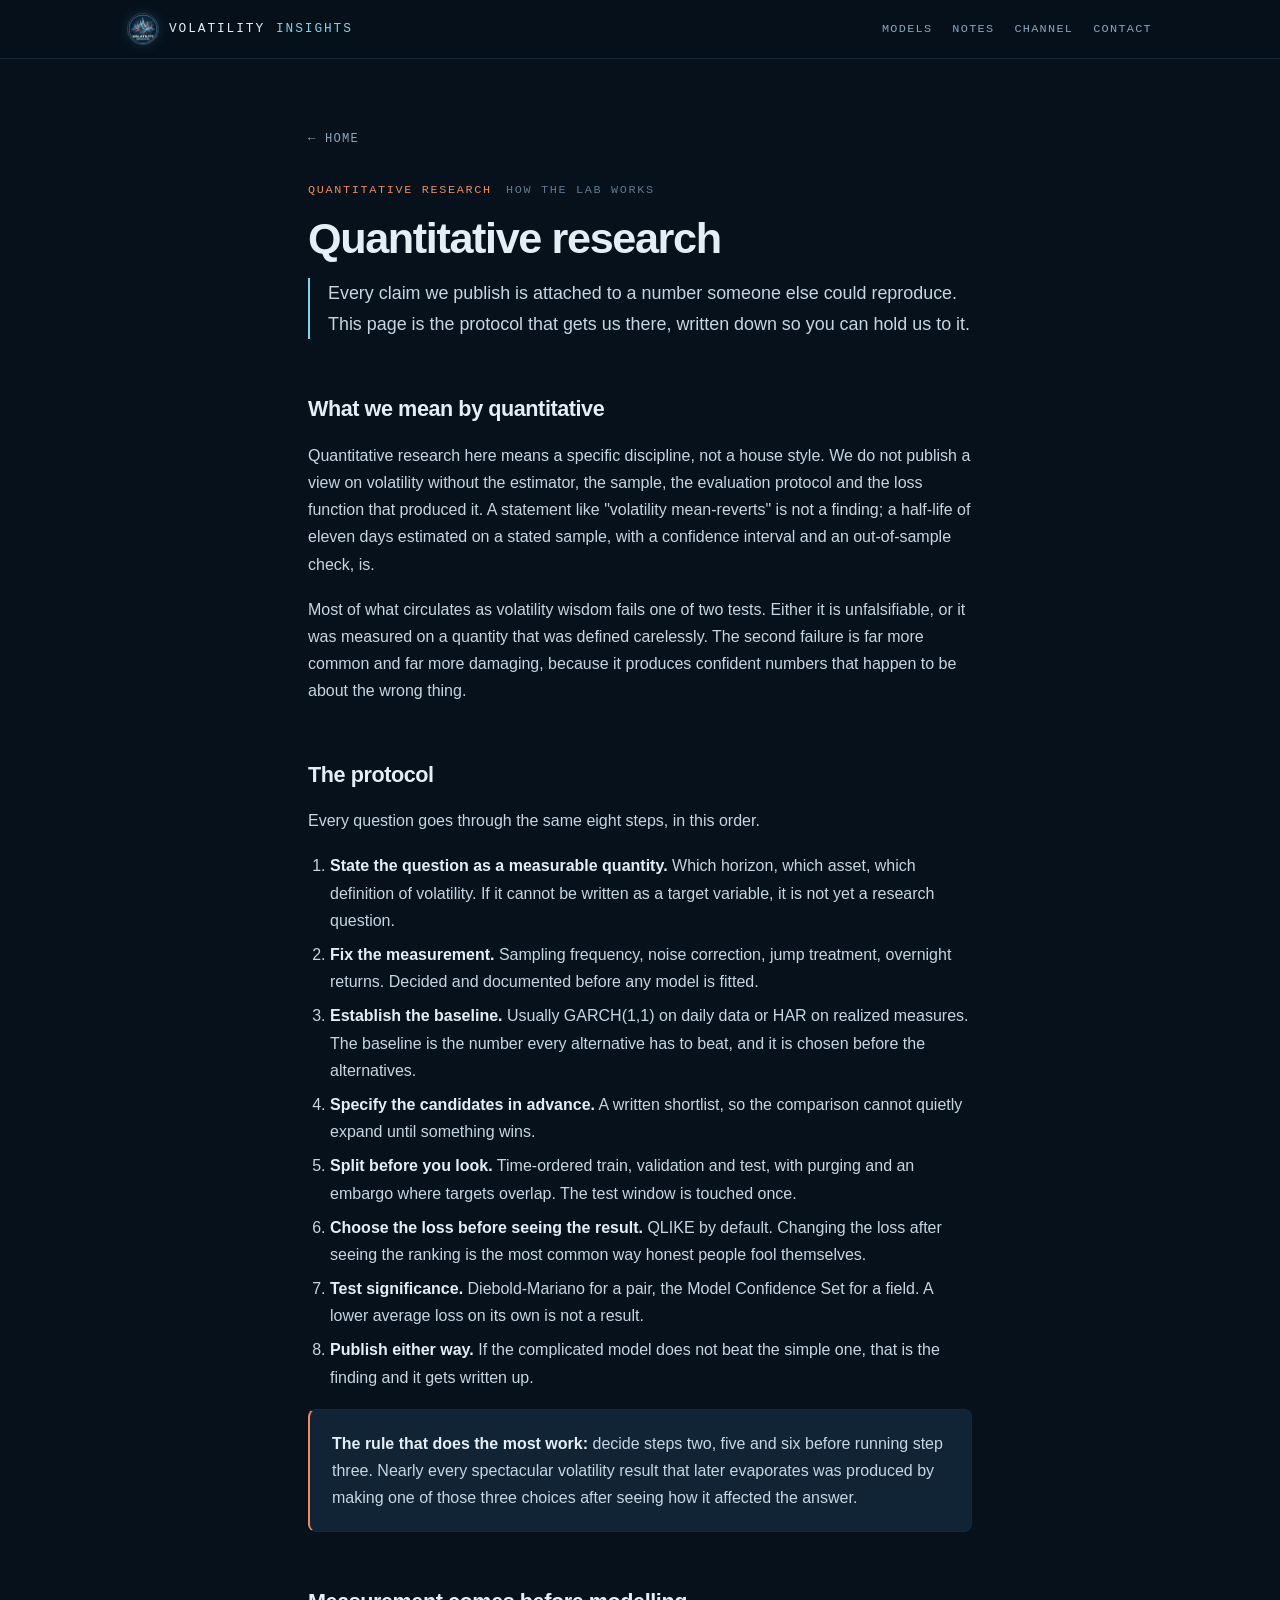
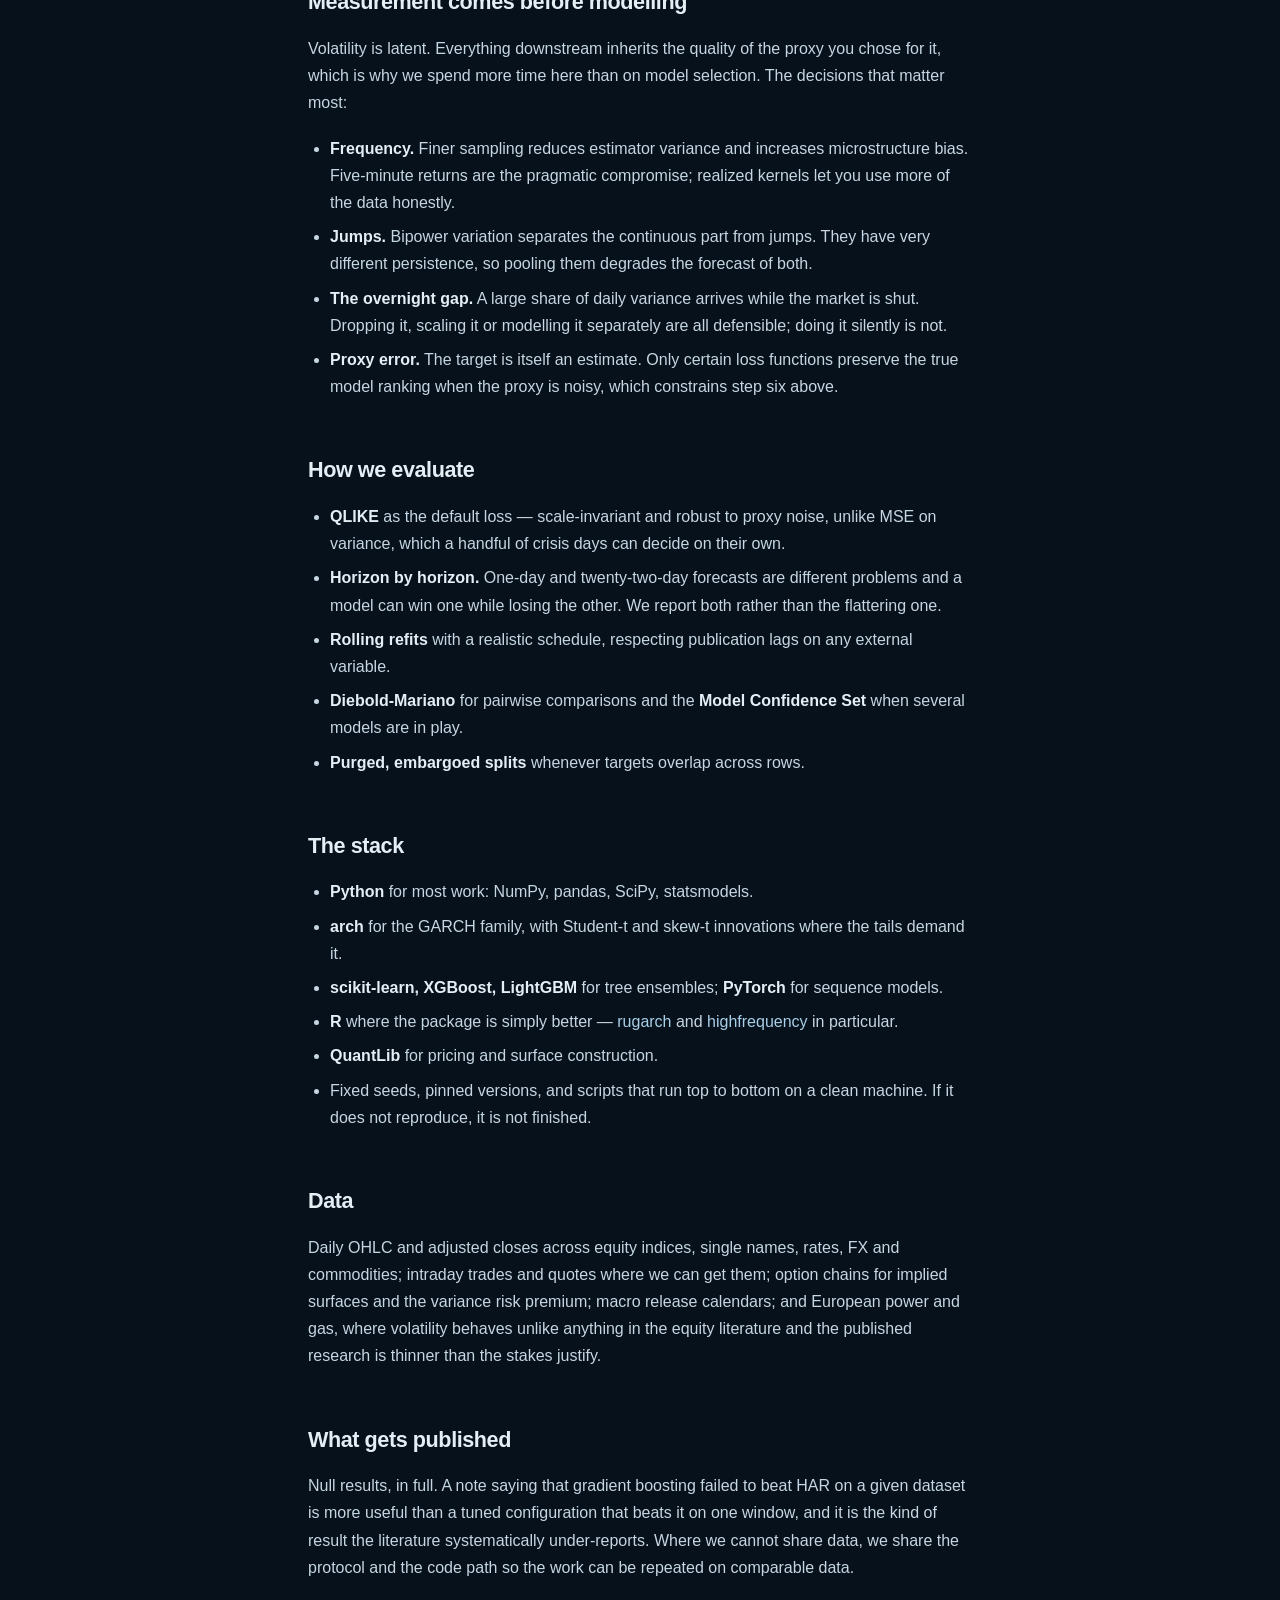
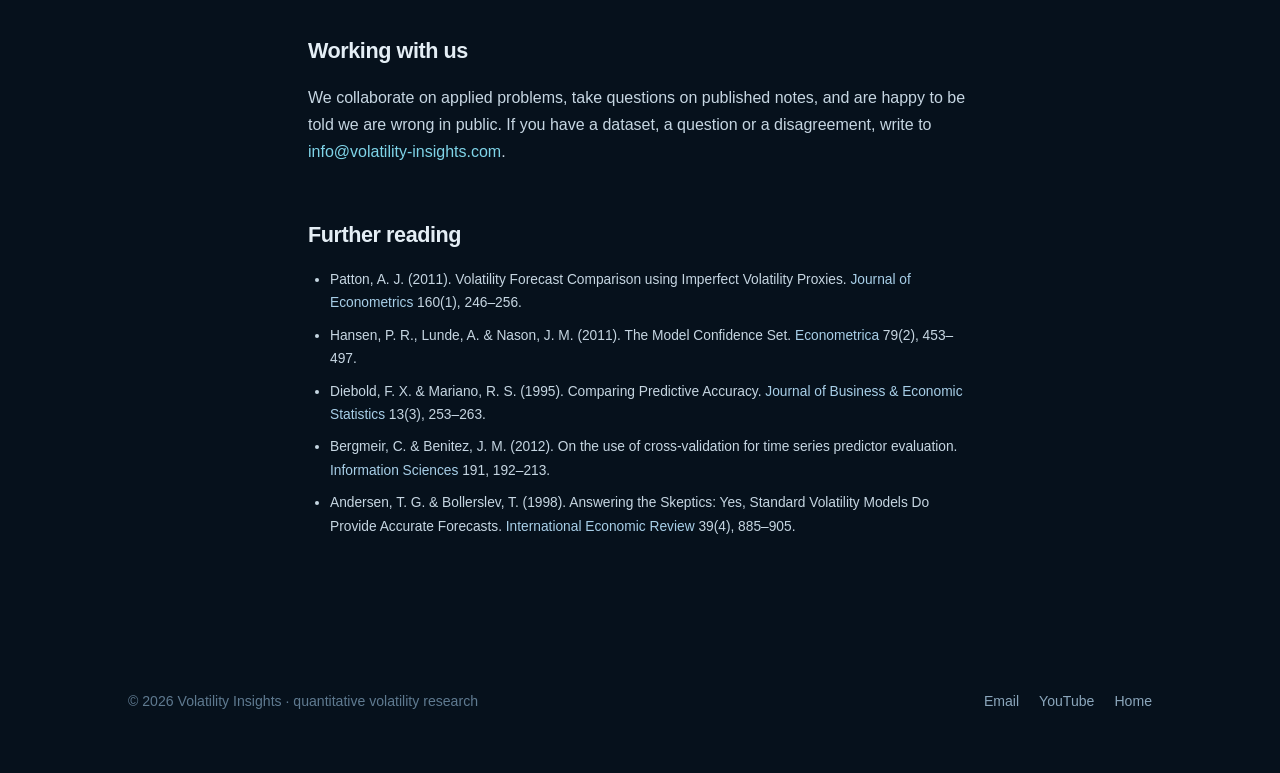
==== research/index.html @ 00e4e813 "Make the hero surface mountainous, and put quantitative research into the naming Surface: add a mult" ====
<!DOCTYPE html>
<html lang="en">
<head>
<meta charset="utf-8">
<meta name="viewport" content="width=device-width, initial-scale=1">
<title>Quantitative research &mdash; Volatility Insights</title>
<meta name="description" content="How the lab works: the protocol every volatility question goes through before anything gets published - measurement, baselines, out-of-sample evaluation and significance testing.">
<link rel="canonical" href="https://volatility-insights.com/research/">
<meta property="og:title" content="Quantitative research at Volatility Insights">
<meta property="og:description" content="The protocol every volatility question goes through before anything gets published.">
<meta property="og:image" content="https://volatility-insights.com/logo.png">
<link rel="icon" href="../logo.png">
<link rel="stylesheet" href="../style.css">
</head>
<body>

<header class="nav">
  <div class="wrap">
    <a class="brand" href="../"><img src="../logo.png" alt="">Volatility <span>Insights</span></a>
    <nav>
      <a href="../#models">Models</a>
      <a href="../#notes">Notes</a>
      <a href="../#channel">Channel</a>
      <a href="../#contact">Contact</a>
    </nav>
  </div>
</header>

<article class="article">
  <div class="wrap">
    <a class="back" href="../">&larr; Home</a>
    <div class="kicker"><span class="tag">Quantitative research</span><span>How the lab works</span></div>
    <h1>Quantitative research</h1>
    <p class="standfirst">
      Every claim we publish is attached to a number someone else could reproduce.
      This page is the protocol that gets us there, written down so you can hold
      us to it.
    </p>

    <h2>What we mean by quantitative</h2>
    <p>
      Quantitative research here means a specific discipline, not a house style.
      We do not publish a view on volatility without the estimator, the sample,
      the evaluation protocol and the loss function that produced it. A statement
      like "volatility mean-reverts" is not a finding; a half-life of eleven days
      estimated on a stated sample, with a confidence interval and an
      out-of-sample check, is.
    </p>
    <p>
      Most of what circulates as volatility wisdom fails one of two tests. Either
      it is unfalsifiable, or it was measured on a quantity that was defined
      carelessly. The second failure is far more common and far more damaging,
      because it produces confident numbers that happen to be about the wrong
      thing.
    </p>

    <h2>The protocol</h2>
    <p>Every question goes through the same eight steps, in this order.</p>
    <ol>
      <li><strong>State the question as a measurable quantity.</strong> Which
          horizon, which asset, which definition of volatility. If it cannot be
          written as a target variable, it is not yet a research question.</li>
      <li><strong>Fix the measurement.</strong> Sampling frequency, noise
          correction, jump treatment, overnight returns. Decided and documented
          before any model is fitted.</li>
      <li><strong>Establish the baseline.</strong> Usually GARCH(1,1) on daily
          data or HAR on realized measures. The baseline is the number every
          alternative has to beat, and it is chosen before the alternatives.</li>
      <li><strong>Specify the candidates in advance.</strong> A written shortlist,
          so the comparison cannot quietly expand until something wins.</li>
      <li><strong>Split before you look.</strong> Time-ordered train, validation
          and test, with purging and an embargo where targets overlap. The test
          window is touched once.</li>
      <li><strong>Choose the loss before seeing the result.</strong> QLIKE by
          default. Changing the loss after seeing the ranking is the most common
          way honest people fool themselves.</li>
      <li><strong>Test significance.</strong> Diebold-Mariano for a pair, the
          Model Confidence Set for a field. A lower average loss on its own is
          not a result.</li>
      <li><strong>Publish either way.</strong> If the complicated model does not
          beat the simple one, that is the finding and it gets written up.</li>
    </ol>
    <div class="callout">
      <p>
        <strong>The rule that does the most work:</strong> decide steps two, five
        and six before running step three. Nearly every spectacular volatility
        result that later evaporates was produced by making one of those three
        choices after seeing how it affected the answer.
      </p>
    </div>

    <h2>Measurement comes before modelling</h2>
    <p>
      Volatility is latent. Everything downstream inherits the quality of the
      proxy you chose for it, which is why we spend more time here than on model
      selection. The decisions that matter most:
    </p>
    <ul>
      <li><strong>Frequency.</strong> Finer sampling reduces estimator variance
          and increases microstructure bias. Five-minute returns are the pragmatic
          compromise; realized kernels let you use more of the data honestly.</li>
      <li><strong>Jumps.</strong> Bipower variation separates the continuous part
          from jumps. They have very different persistence, so pooling them
          degrades the forecast of both.</li>
      <li><strong>The overnight gap.</strong> A large share of daily variance
          arrives while the market is shut. Dropping it, scaling it or modelling
          it separately are all defensible; doing it silently is not.</li>
      <li><strong>Proxy error.</strong> The target is itself an estimate. Only
          certain loss functions preserve the true model ranking when the proxy is
          noisy, which constrains step six above.</li>
    </ul>

    <h2>How we evaluate</h2>
    <ul>
      <li><strong>QLIKE</strong> as the default loss &mdash; scale-invariant and
          robust to proxy noise, unlike MSE on variance, which a handful of crisis
          days can decide on their own.</li>
      <li><strong>Horizon by horizon.</strong> One-day and twenty-two-day
          forecasts are different problems and a model can win one while losing
          the other. We report both rather than the flattering one.</li>
      <li><strong>Rolling refits</strong> with a realistic schedule, respecting
          publication lags on any external variable.</li>
      <li><strong>Diebold-Mariano</strong> for pairwise comparisons and the
          <strong>Model Confidence Set</strong> when several models are in play.</li>
      <li><strong>Purged, embargoed splits</strong> whenever targets overlap
          across rows.</li>
    </ul>

    <h2>The stack</h2>
    <ul>
      <li><strong>Python</strong> for most work: NumPy, pandas, SciPy, statsmodels.</li>
      <li><strong>arch</strong> for the GARCH family, with Student-t and skew-t
          innovations where the tails demand it.</li>
      <li><strong>scikit-learn, XGBoost, LightGBM</strong> for tree ensembles;
          <strong>PyTorch</strong> for sequence models.</li>
      <li><strong>R</strong> where the package is simply better &mdash;
          <em>rugarch</em> and <em>highfrequency</em> in particular.</li>
      <li><strong>QuantLib</strong> for pricing and surface construction.</li>
      <li>Fixed seeds, pinned versions, and scripts that run top to bottom on a
          clean machine. If it does not reproduce, it is not finished.</li>
    </ul>

    <h2>Data</h2>
    <p>
      Daily OHLC and adjusted closes across equity indices, single names, rates,
      FX and commodities; intraday trades and quotes where we can get them;
      option chains for implied surfaces and the variance risk premium; macro
      release calendars; and European power and gas, where volatility behaves
      unlike anything in the equity literature and the published research is
      thinner than the stakes justify.
    </p>

    <h2>What gets published</h2>
    <p>
      Null results, in full. A note saying that gradient boosting failed to beat
      HAR on a given dataset is more useful than a tuned configuration that beats
      it on one window, and it is the kind of result the literature
      systematically under-reports. Where we cannot share data, we share the
      protocol and the code path so the work can be repeated on comparable data.
    </p>

    <h2>Working with us</h2>
    <p>
      We collaborate on applied problems, take questions on published notes, and
      are happy to be told we are wrong in public. If you have a dataset, a
      question or a disagreement, write to
      <a href="mailto:info@volatility-insights.com">info@volatility-insights.com</a>.
    </p>

    <h2>Further reading</h2>
    <ul class="refs">
      <li>Patton, A. J. (2011). Volatility Forecast Comparison using Imperfect Volatility Proxies. <em>Journal of Econometrics</em> 160(1), 246&ndash;256.</li>
      <li>Hansen, P. R., Lunde, A. &amp; Nason, J. M. (2011). The Model Confidence Set. <em>Econometrica</em> 79(2), 453&ndash;497.</li>
      <li>Diebold, F. X. &amp; Mariano, R. S. (1995). Comparing Predictive Accuracy. <em>Journal of Business &amp; Economic Statistics</em> 13(3), 253&ndash;263.</li>
      <li>Bergmeir, C. &amp; Benitez, J. M. (2012). On the use of cross-validation for time series predictor evaluation. <em>Information Sciences</em> 191, 192&ndash;213.</li>
      <li>Andersen, T. G. &amp; Bollerslev, T. (1998). Answering the Skeptics: Yes, Standard Volatility Models Do Provide Accurate Forecasts. <em>International Economic Review</em> 39(4), 885&ndash;905.</li>
    </ul>
  </div>
</article>

<footer>
  <div class="wrap">
    <span>&copy; 2026 Volatility Insights &middot; quantitative volatility research</span>
    <span class="links">
      <a href="mailto:info@volatility-insights.com">Email</a>
      <a href="https://www.youtube.com/@volatility_insights" rel="noopener">YouTube</a>
      <a href="../">Home</a>
    </span>
  </div>
</footer>

</body>
</html>
---- style.css ----
/* Volatility Insights - shared stylesheet.
   Single source of truth for every page. Edit colours in :root. */

:root {
  /* Palette sampled from the Volatility Insights badge:
     navy field, light-cyan ring and wireframe, coral ridge lines. */
  --bg:        #06111c;
  --panel:     #0c1c2b;
  --panel-2:   #102435;
  --text:      #e4eef5;
  --muted:     #8ba6bb;
  --dim:       #5f7a90;
  --line:      #22394d;
  --line-soft: #15293a;
  --accent:    #7fd4e8;
  --accent-2:  #f0895c;
  --accent-3:  #a8cfe8;
  --mono: ui-monospace, "JetBrains Mono", "SFMono-Regular", Menlo, Consolas, monospace;
  --sans: -apple-system, BlinkMacSystemFont, "Segoe UI", Roboto, Helvetica, Arial, sans-serif;
  --maxw: 1080px;
}

* { box-sizing: border-box; }
html { scroll-behavior: smooth; }
body {
  margin: 0;
  background: var(--bg);
  color: var(--text);
  font: 16px/1.7 var(--sans);
  -webkit-font-smoothing: antialiased;
}
.wrap { max-width: var(--maxw); margin: 0 auto; padding: 0 28px; }
a { color: var(--accent); text-decoration: none; }
a:hover { text-decoration: underline; }
code, .mono { font-family: var(--mono); }

/* ---------- nav ---------- */
.nav {
  position: sticky; top: 0; z-index: 30;
  background: rgba(6,17,28,.80);
  backdrop-filter: blur(14px);
  border-bottom: 1px solid var(--line-soft);
}
.nav .wrap { display: flex; align-items: center; gap: 26px; height: 58px; }
.brand {
  display: flex; align-items: center; gap: 11px;
  font-family: var(--mono); font-size: .8rem; letter-spacing: .15em;
  text-transform: uppercase; color: var(--text); white-space: nowrap;
}
.brand img {
  width: 30px; height: 30px; border-radius: 50%; display: block; flex: none;
  box-shadow: 0 0 0 1px var(--line), 0 0 14px rgba(127,212,232,.18);
}
.brand span { color: var(--accent); }
.nav nav { margin-left: auto; display: flex; gap: 20px; }
.nav nav a {
  font-family: var(--mono); font-size: .74rem; letter-spacing: .11em;
  text-transform: uppercase; color: var(--muted);
}
.nav nav a:hover { color: var(--text); text-decoration: none; }

/* ---------- hero ---------- */
.hero { position: relative; overflow: hidden; border-bottom: 1px solid var(--line-soft); min-height: 86vh; display: flex; align-items: center; }
#surface { position: absolute; inset: 0; width: 100%; height: 100%; display: block; }
.veil {
  position: absolute; inset: 0; pointer-events: none;
  background:
    radial-gradient(100% 78% at 8% 20%, rgba(6,17,28,.96) 0%, rgba(6,17,28,.76) 36%, rgba(6,17,28,.14) 100%),
    linear-gradient(180deg, rgba(6,17,28,.58) 0%, rgba(6,17,28,0) 26%, rgba(6,17,28,0) 74%, rgba(6,17,28,.52) 100%);
}
.hero .wrap { position: relative; width: 100%; padding: 118px 28px 104px; }
.eyebrow {
  font-family: var(--mono); font-size: .73rem; letter-spacing: .24em;
  text-transform: uppercase; color: var(--accent); margin: 0 0 20px;
}
h1 {
  font-size: clamp(2.3rem, 6.2vw, 4.05rem); line-height: 1.03;
  letter-spacing: -.032em; margin: 0 0 22px; font-weight: 600;
}
.lead { font-size: 1.17rem; color: var(--muted); max-width: 58ch; margin: 0 0 34px; }
.actions { display: flex; flex-wrap: wrap; gap: 12px; }
.btn {
  display: inline-block; padding: 12px 22px; border-radius: 7px;
  font-family: var(--mono); font-size: .8rem; letter-spacing: .07em;
  text-transform: uppercase; font-weight: 600; border: 1px solid transparent;
}
.btn:hover { text-decoration: none; }
.btn-primary { background: var(--accent); color: #05161f; }
.btn-primary:hover { filter: brightness(1.12); }
.btn-ghost { border-color: var(--line); color: var(--text); background: rgba(255,255,255,.02); }
.btn-ghost:hover { border-color: var(--accent); color: var(--accent); }

/* ---------- sections ---------- */
section { padding: 84px 0; border-bottom: 1px solid var(--line-soft); }
.sec-label {
  font-family: var(--mono); font-size: .72rem; letter-spacing: .22em;
  text-transform: uppercase; color: var(--dim); margin: 0 0 14px;
}
h2 { font-size: clamp(1.5rem, 3vw, 2rem); letter-spacing: -.02em; margin: 0 0 18px; font-weight: 600; }
h3 { font-size: 1.02rem; margin: 0 0 9px; font-weight: 600; }
.sec-intro { color: var(--muted); max-width: 62ch; margin: 0 0 40px; }

/* ---------- cards ---------- */
.grid { display: grid; gap: 16px; }
.g3 { grid-template-columns: repeat(auto-fit, minmax(250px, 1fr)); }
.g2 { grid-template-columns: repeat(auto-fit, minmax(310px, 1fr)); }
.card {
  background: var(--panel); border: 1px solid var(--line-soft);
  border-radius: 10px; padding: 24px; transition: border-color .18s, transform .18s;
}
.card:hover { border-color: var(--line); transform: translateY(-2px); }
.card p { margin: 0; color: var(--muted); font-size: .94rem; }
.card .num {
  font-family: var(--mono); font-size: .72rem; letter-spacing: .14em;
  color: var(--accent); display: block; margin-bottom: 12px;
}

/* ---------- model zoo ---------- */
.zoo { display: grid; gap: 14px; grid-template-columns: repeat(auto-fit, minmax(290px, 1fr)); }
.fam {
  background: var(--panel); border: 1px solid var(--line-soft);
  border-left: 2px solid var(--accent); border-radius: 8px; padding: 22px;
}
.fam:nth-child(2) { border-left-color: var(--accent-2); }
.fam:nth-child(3) { border-left-color: var(--accent-3); }
.fam:nth-child(4) { border-left-color: var(--accent-3); }
.fam h3 { margin-bottom: 6px; }
.fam .sub { font-family: var(--mono); font-size: .72rem; color: var(--dim); margin: 0 0 16px; }
.fam ul { list-style: none; margin: 0; padding: 0; }
.fam li {
  font-family: var(--mono); font-size: .8rem; color: var(--muted);
  padding: 6px 0; border-top: 1px solid var(--line-soft);
}
.fam li:first-child { border-top: 0; }
.fam li b { color: var(--text); font-weight: 600; }
.fam li i { font-style: normal; color: var(--dim); }

/* ---------- notes list ---------- */
.notes { display: grid; gap: 2px; }
.note {
  display: block; padding: 24px 0; border-top: 1px solid var(--line-soft);
  color: inherit;
}
.note:hover { text-decoration: none; }
.note:hover h3 { color: var(--accent); }
.note-meta {
  font-family: var(--mono); font-size: .72rem; letter-spacing: .1em;
  text-transform: uppercase; color: var(--dim); margin-bottom: 10px;
  display: flex; gap: 14px; flex-wrap: wrap;
}
.note-meta .tag { color: var(--accent-2); }
.note h3 { font-size: 1.16rem; transition: color .15s; }
.note p { margin: 0; color: var(--muted); font-size: .95rem; max-width: 70ch; }

/* ---------- youtube ---------- */
.yt-track { display: grid; gap: 14px; grid-template-columns: repeat(auto-fit, minmax(230px, 1fr)); }
.rung {
  background: var(--panel); border: 1px solid var(--line-soft);
  border-radius: 10px; padding: 22px; position: relative;
}
.rung .level {
  font-family: var(--mono); font-size: .68rem; letter-spacing: .16em;
  text-transform: uppercase; color: var(--accent); margin-bottom: 12px; display: block;
}
.rung ul { margin: 0; padding-left: 17px; color: var(--muted); font-size: .9rem; }
.rung li { margin: 5px 0; }

/* ---------- article body ---------- */
.article { padding: 64px 0 88px; }
.article .wrap { max-width: 720px; }
.article h1 { font-size: clamp(1.9rem, 4.4vw, 2.7rem); margin-bottom: 18px; }
.article h2 { margin: 52px 0 14px; font-size: 1.35rem; }
.article h3 { margin: 34px 0 10px; font-size: 1.05rem; }
.article p { color: #c6d6e2; margin: 0 0 18px; }
.article ul, .article ol { color: #c6d6e2; padding-left: 22px; margin: 0 0 18px; }
.article li { margin: 7px 0; }
.article strong { color: var(--text); }
.kicker {
  font-family: var(--mono); font-size: .74rem; letter-spacing: .14em;
  text-transform: uppercase; color: var(--dim); margin: 0 0 16px;
  display: flex; gap: 14px; flex-wrap: wrap;
}
.kicker .tag { color: var(--accent-2); }
.standfirst {
  font-size: 1.12rem; color: var(--muted); border-left: 2px solid var(--accent);
  padding-left: 18px; margin: 0 0 40px;
}
.eq {
  font-family: var(--mono); font-size: .88rem; color: var(--accent);
  background: var(--panel); border: 1px solid var(--line-soft);
  border-radius: 8px; padding: 18px 20px; margin: 0 0 20px; overflow-x: auto;
}
.eq .note { display: block; color: var(--dim); font-size: .78rem; margin-top: 9px; }
.callout {
  background: var(--panel-2); border: 1px solid var(--line-soft);
  border-left: 2px solid var(--accent-2);
  border-radius: 8px; padding: 20px 22px; margin: 0 0 22px;
}
.callout p:last-child { margin-bottom: 0; }
.article code {
  font-size: .88em; color: var(--accent); background: var(--panel);
  border: 1px solid var(--line-soft); border-radius: 4px; padding: 1px 5px;
}
.article em, .refs em { color: var(--accent-3); font-style: normal; }
.refs { font-size: .86rem; color: var(--dim); }
.refs li { margin: 9px 0; }
.back {
  font-family: var(--mono); font-size: .76rem; letter-spacing: .1em;
  text-transform: uppercase; color: var(--muted); display: inline-block; margin-bottom: 30px;
}
.back:hover { color: var(--accent); }

/* ---------- footer ---------- */
footer { padding: 46px 0 60px; color: var(--dim); font-size: .88rem; }
footer .wrap { display: flex; flex-wrap: wrap; gap: 16px; align-items: center; }
footer .links { margin-left: auto; display: flex; gap: 20px; }
footer a { color: var(--muted); }

@media (max-width: 620px) {
  .hero .wrap { padding: 78px 24px 72px; }
  section { padding: 60px 0; }
  .nav nav { gap: 14px; }
  .nav nav a { font-size: .68rem; }
}
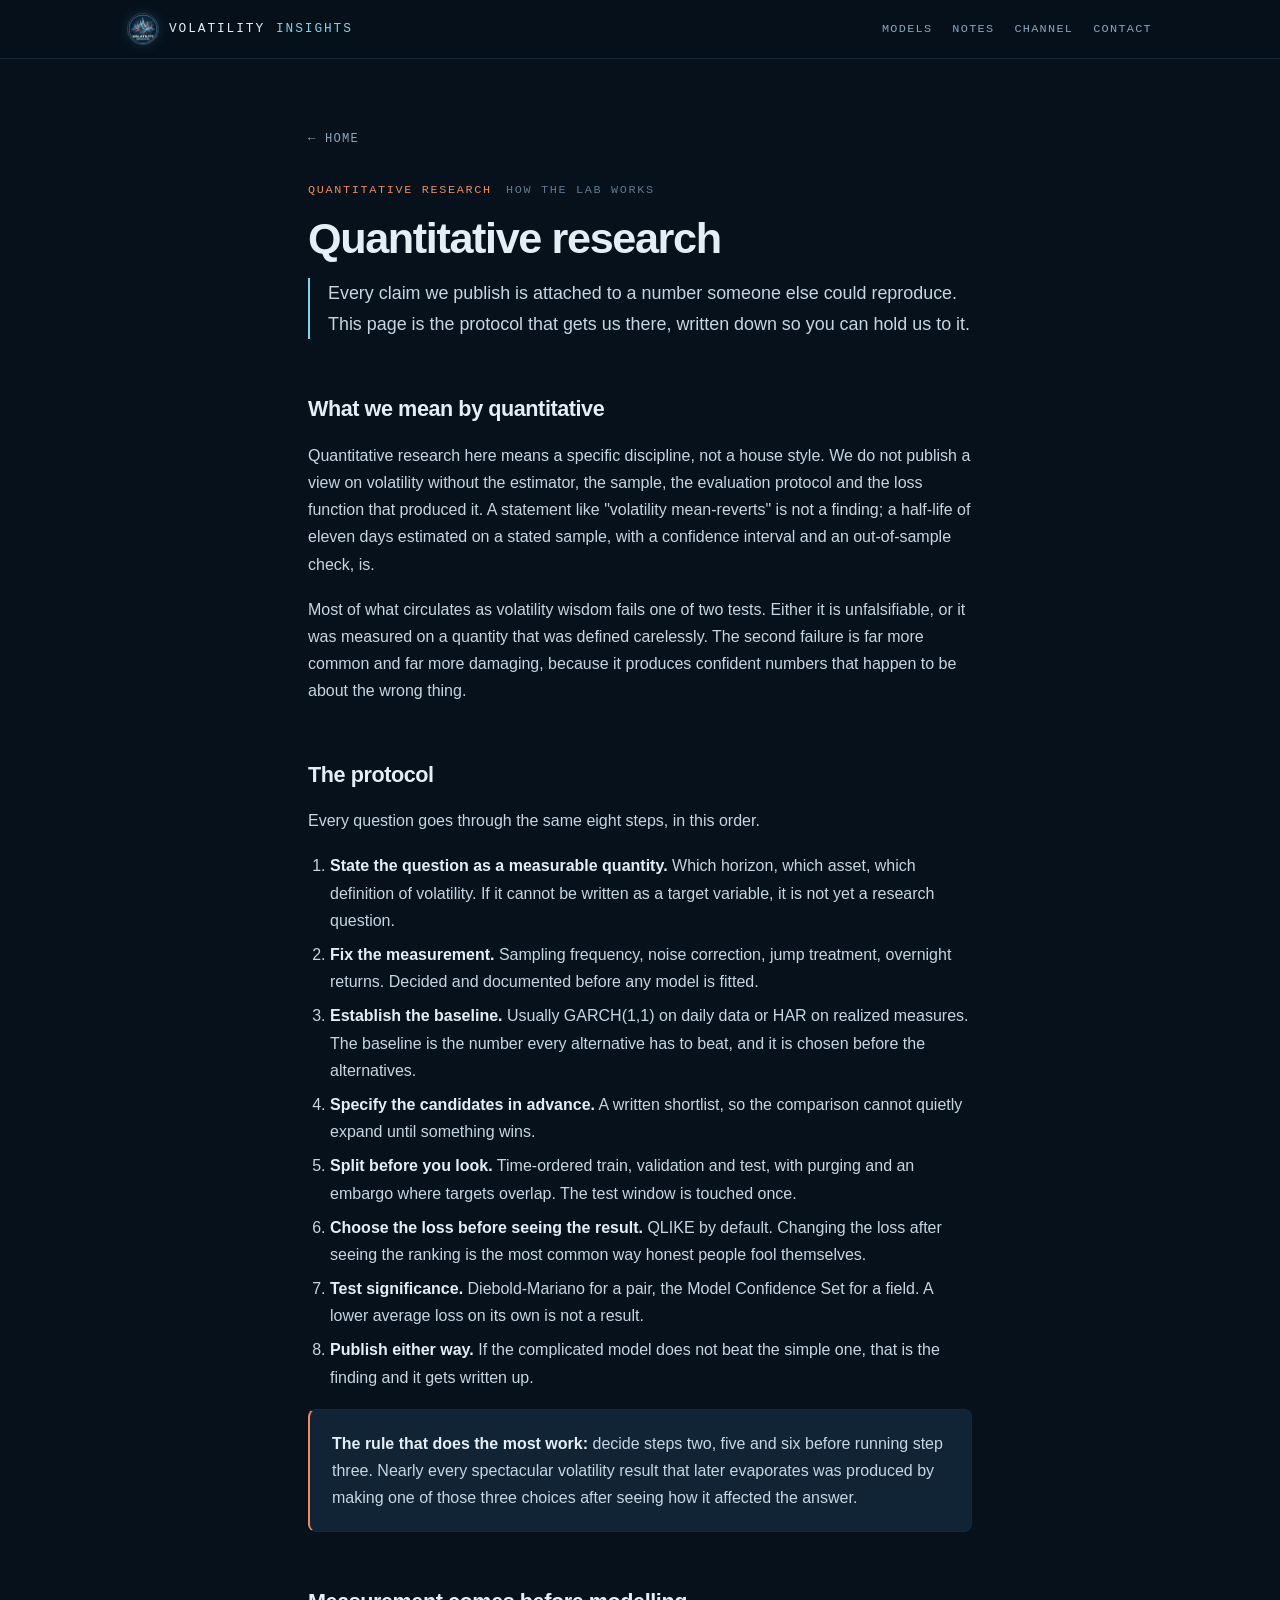
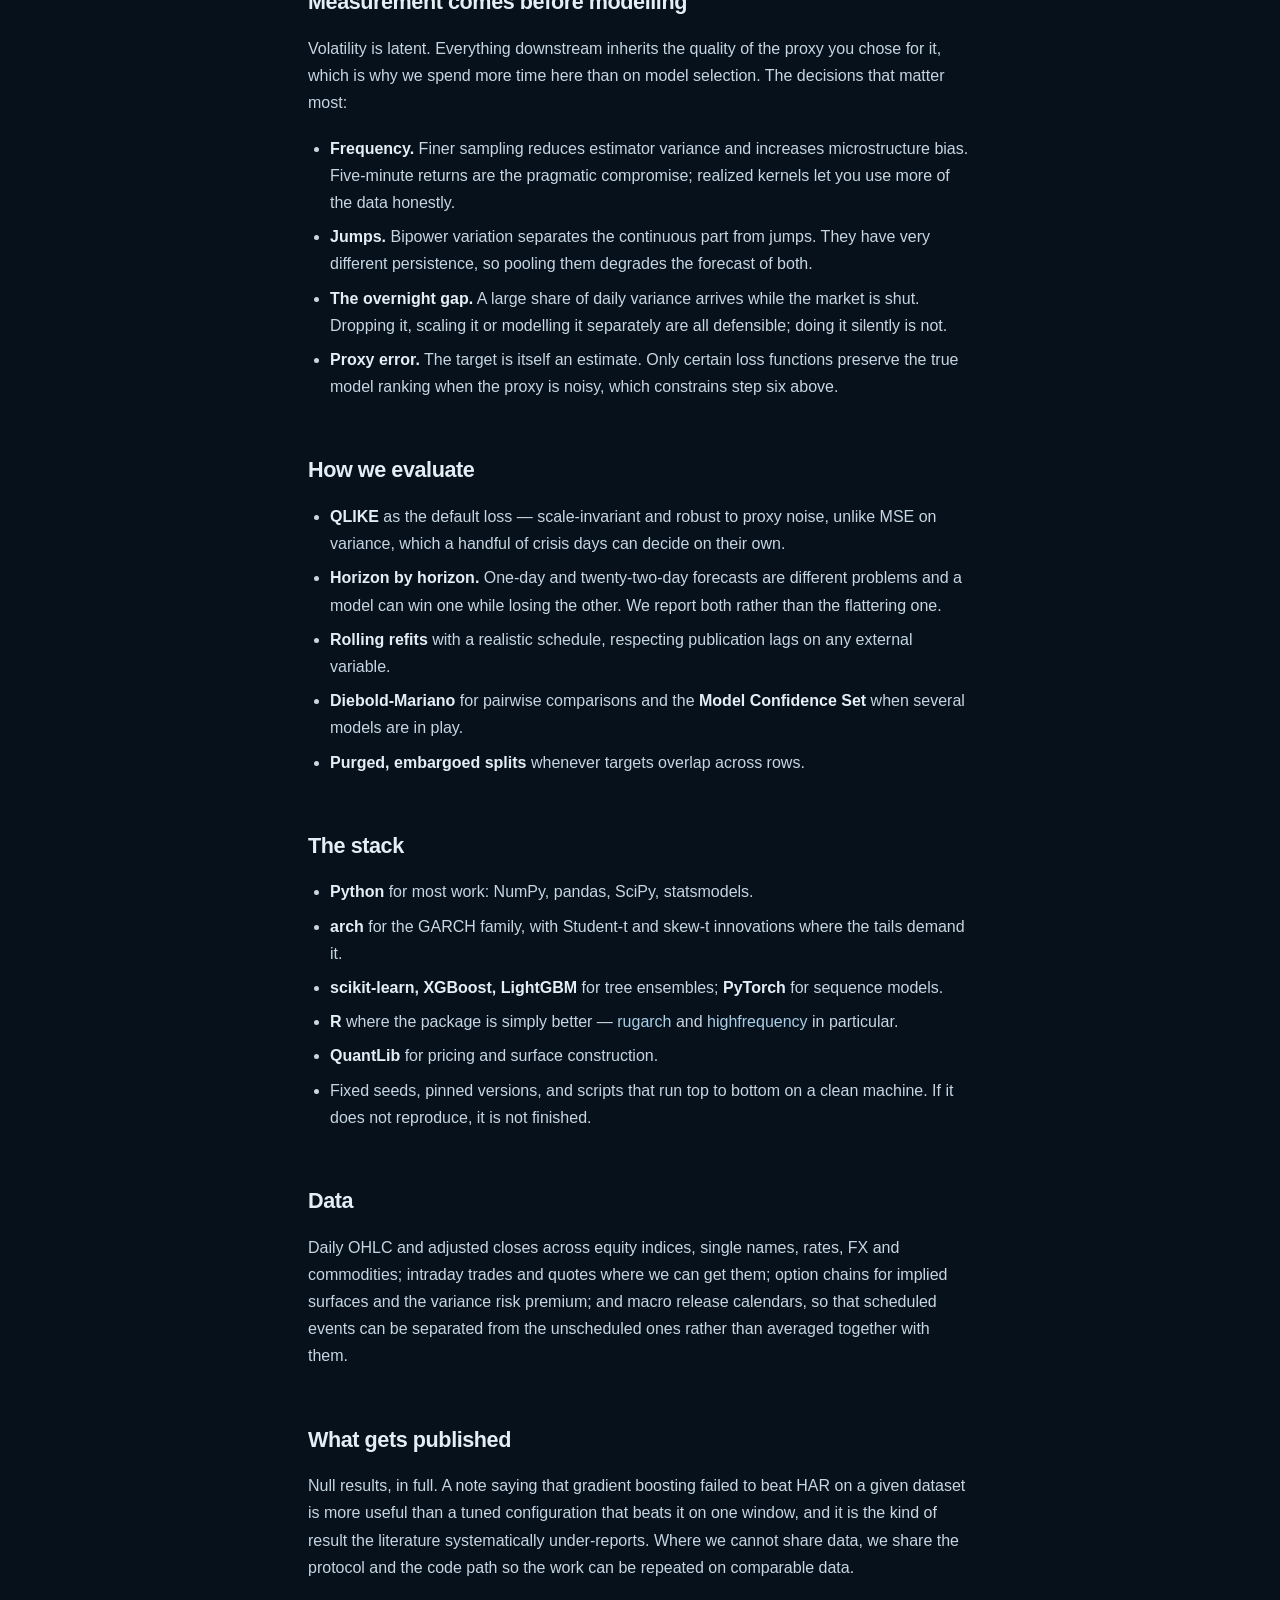
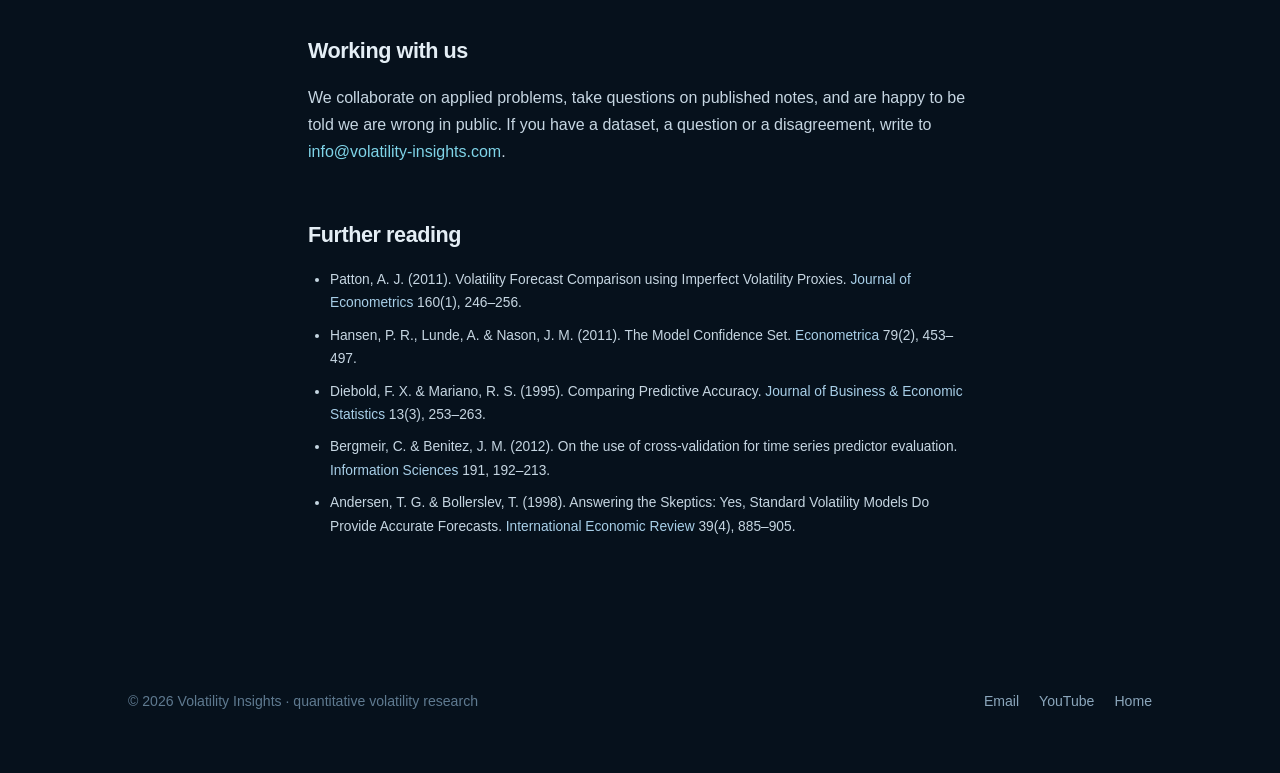
==== commit f5abef42: "Drop the power and gas market claims from the hero and the data section" ====
--- a/research/index.html
+++ b/research/index.html
@@ -144,10 +144,9 @@
     <p>
       Daily OHLC and adjusted closes across equity indices, single names, rates,
       FX and commodities; intraday trades and quotes where we can get them;
-      option chains for implied surfaces and the variance risk premium; macro
-      release calendars; and European power and gas, where volatility behaves
-      unlike anything in the equity literature and the published research is
-      thinner than the stakes justify.
+      option chains for implied surfaces and the variance risk premium; and macro
+      release calendars, so that scheduled events can be separated from the
+      unscheduled ones rather than averaged together with them.
     </p>
 
     <h2>What gets published</h2>
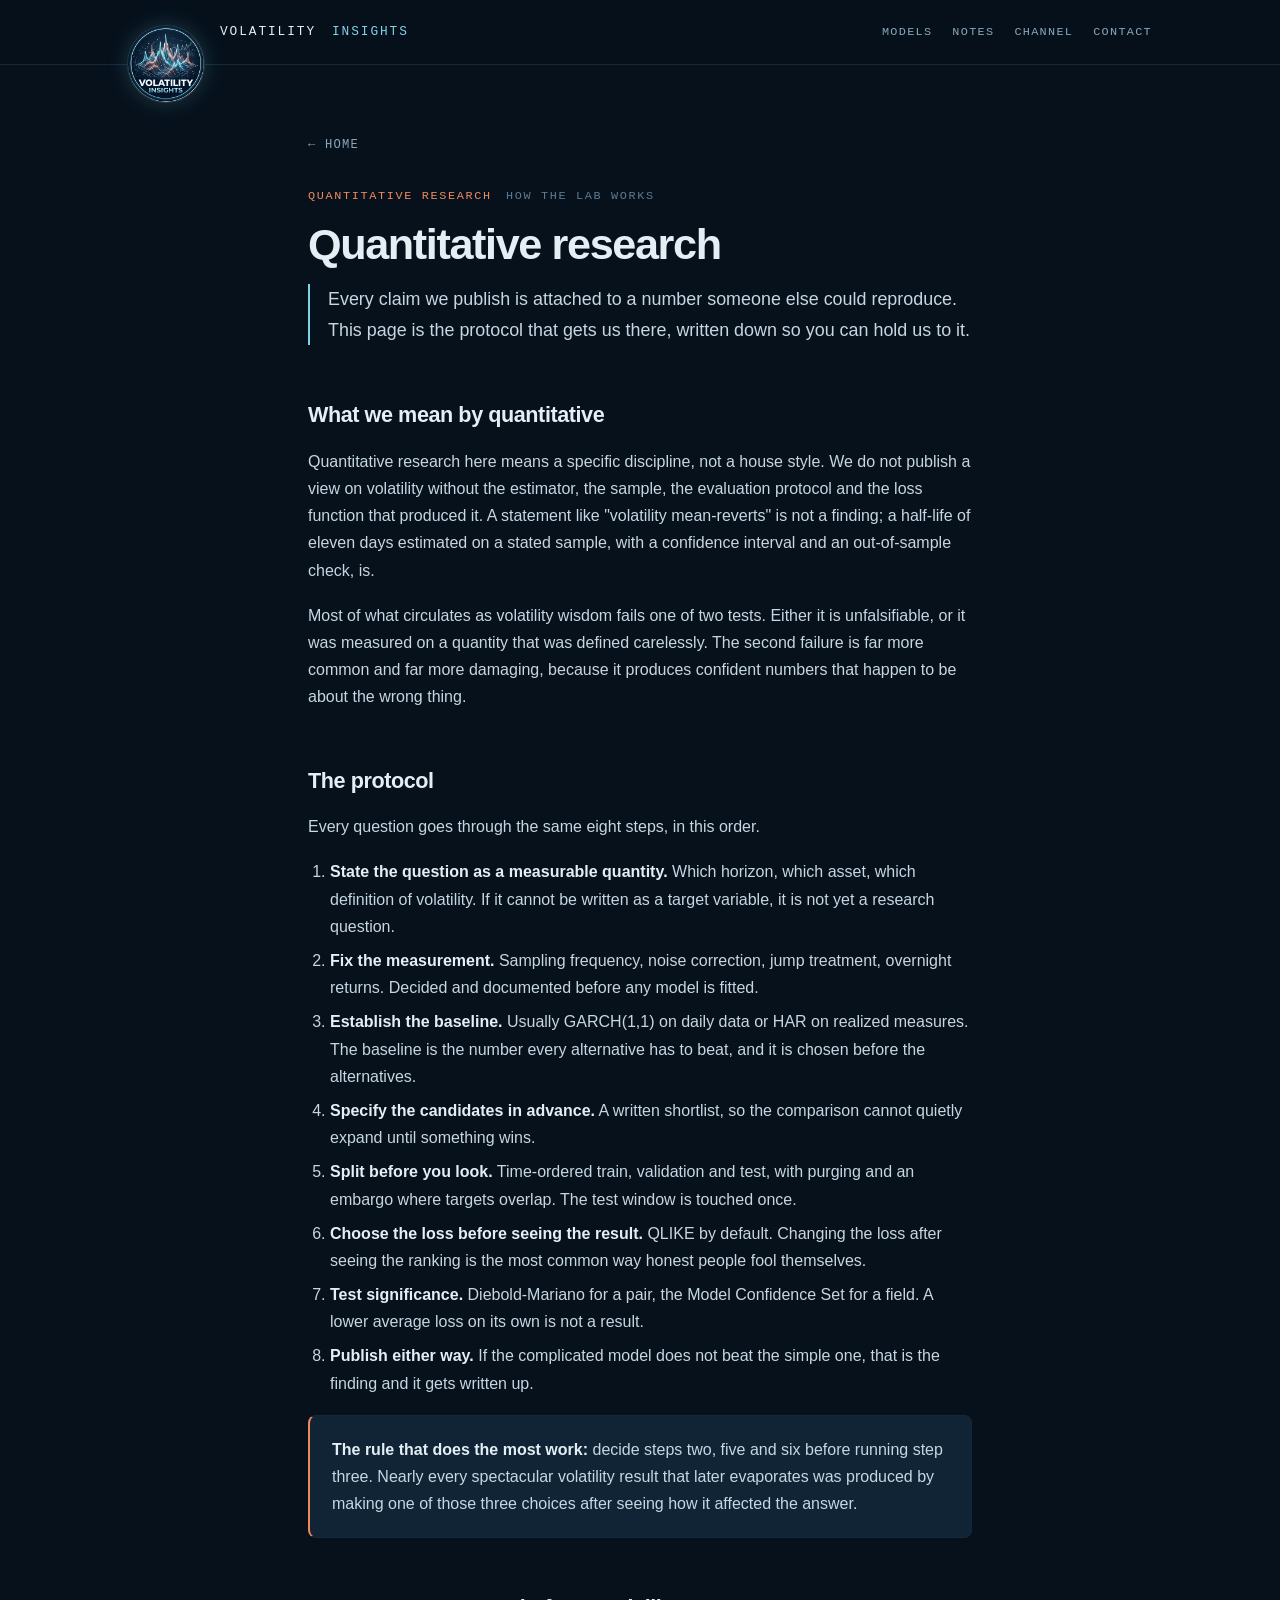
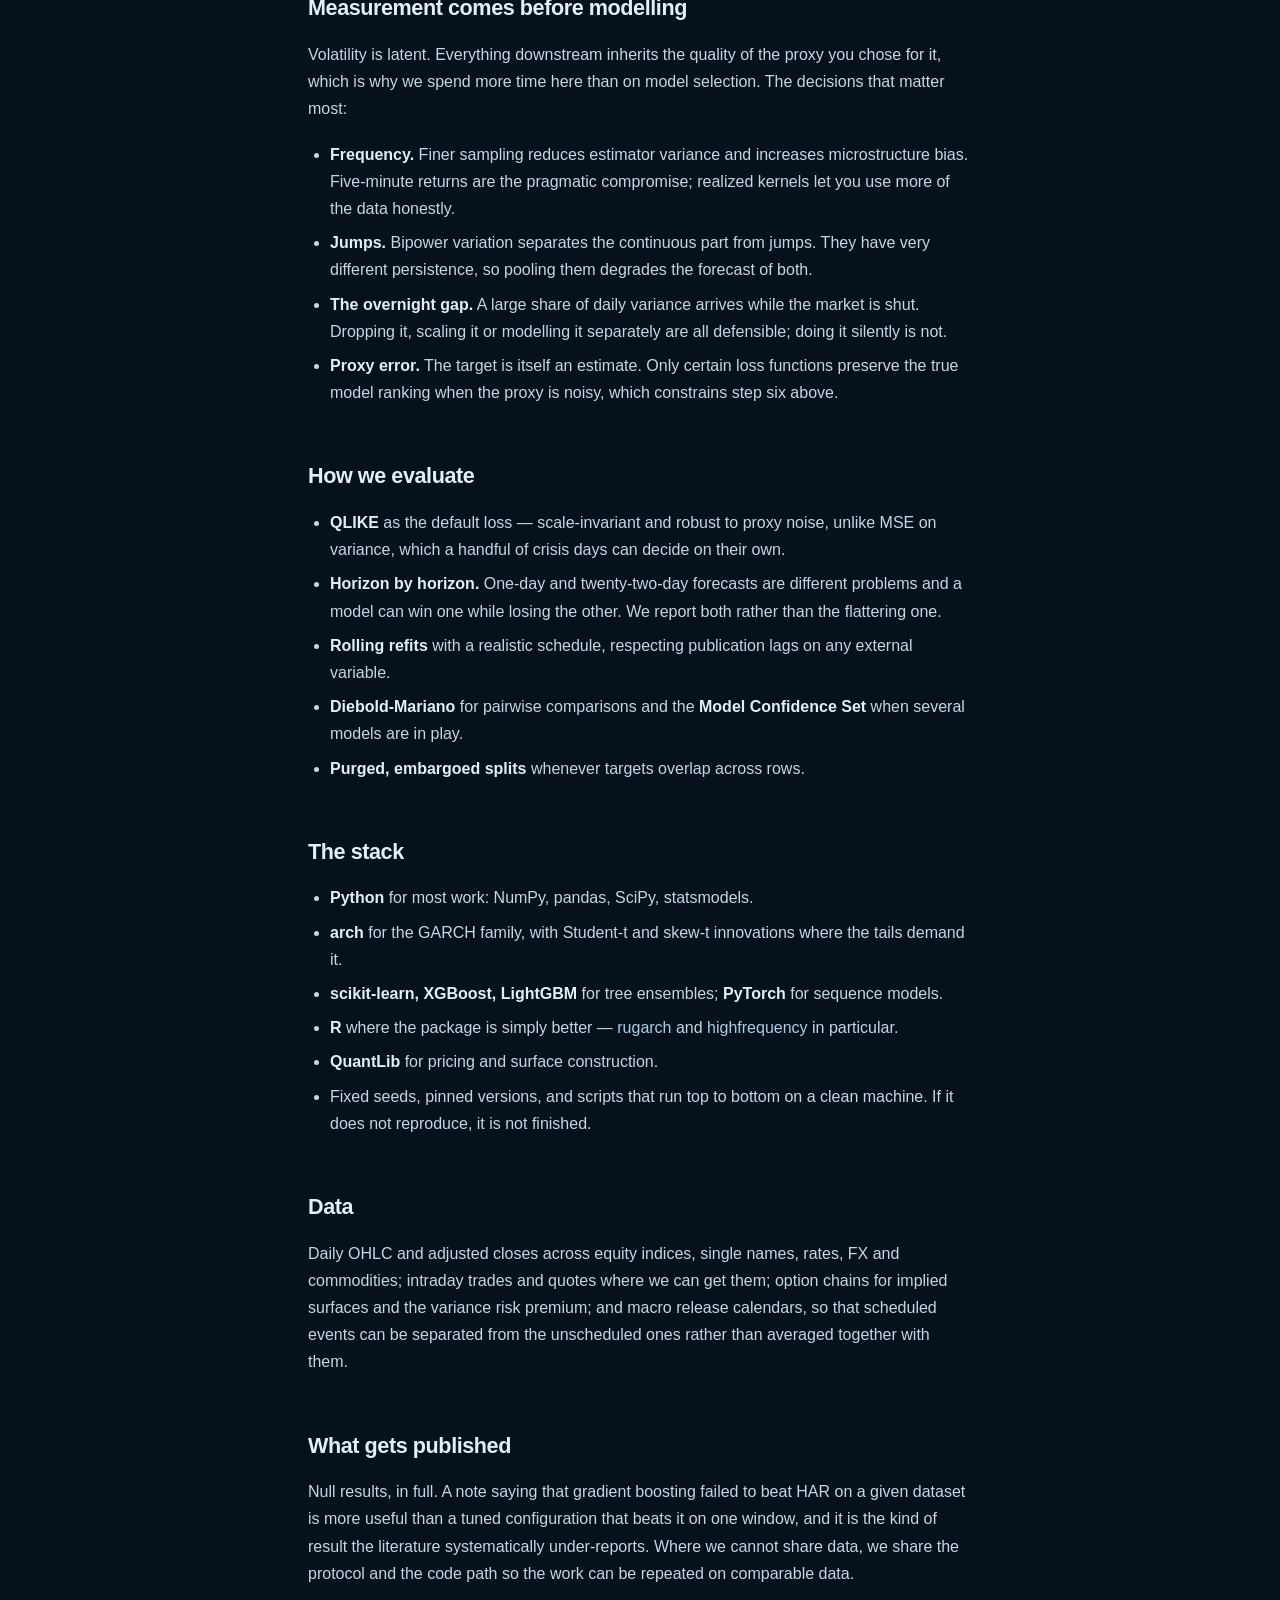
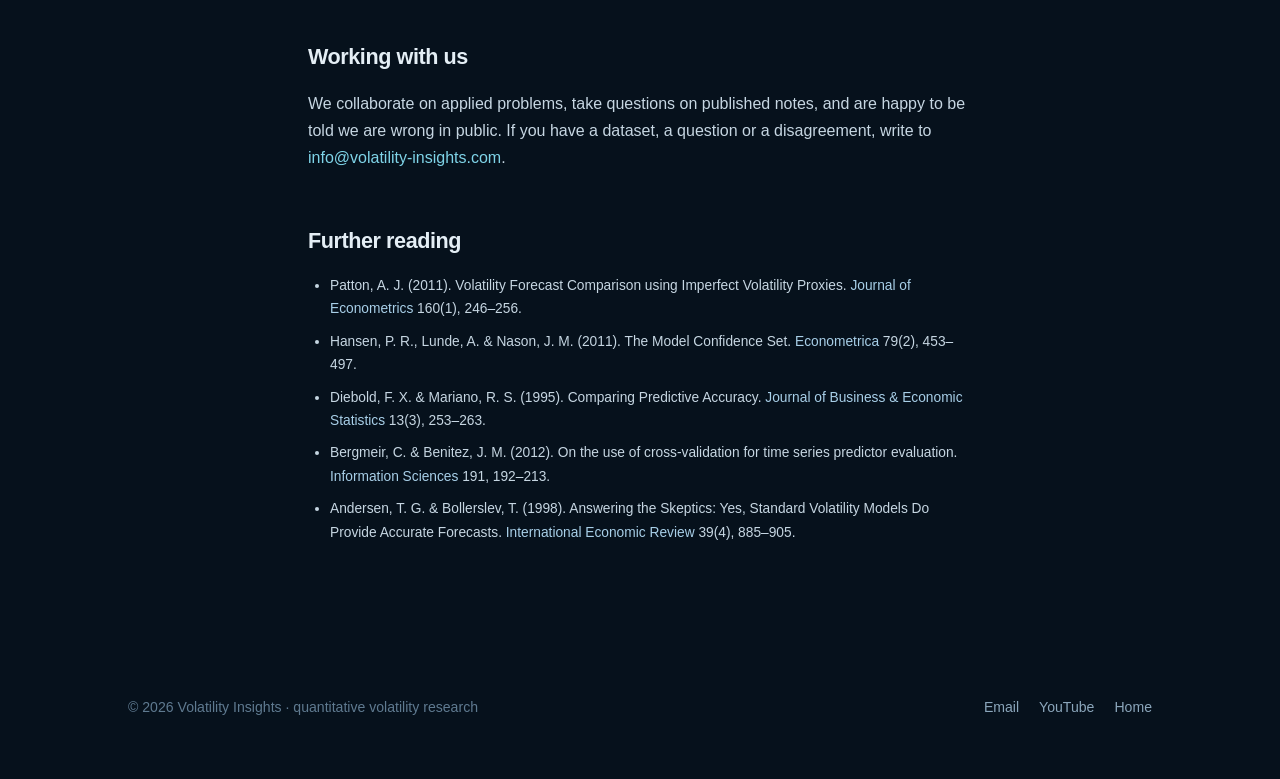
==== commit 8be8a517: "Add search engine metadata: robots, keywords, Open Graph, Twitter cards and JSON-LD structured data" ====
--- a/research/index.html
+++ b/research/index.html
@@ -11,6 +11,35 @@
 <meta property="og:image" content="https://volatility-insights.com/logo.png">
 <link rel="icon" href="../logo.png">
 <link rel="stylesheet" href="../style.css">
+<meta name="robots" content="index, follow, max-image-preview:large">
+<meta name="author" content="Volatility Insights">
+<meta name="keywords" content="quantitative volatility research, research protocol, out-of-sample evaluation, QLIKE, Diebold-Mariano, model confidence set, volatility backtesting">
+<meta name="theme-color" content="#06111c">
+<meta property="og:site_name" content="Volatility Insights">
+<meta property="og:locale" content="en">
+<meta property="og:url" content="https://volatility-insights.com/research/">
+<meta property="og:type" content="article">
+<meta property="og:image:alt" content="Volatility Insights logo">
+<meta name="twitter:card" content="summary">
+<meta name="twitter:title" content="Quantitative research at Volatility Insights">
+<meta name="twitter:description" content="The protocol every volatility question goes through before anything gets published.">
+<meta name="twitter:image" content="https://volatility-insights.com/logo.png">
+<script type="application/ld+json">
+{
+  "@type": "WebPage",
+  "url": "https://volatility-insights.com/research/",
+  "name": "Quantitative research at Volatility Insights",
+  "description": "The protocol every volatility question goes through before anything gets published.",
+  "isPartOf": {
+    "@id": "https://volatility-insights.com/#site"
+  },
+  "publisher": {
+    "@id": "https://volatility-insights.com/#org"
+  },
+  "inLanguage": "en",
+  "@context": "https://schema.org"
+}
+</script>
 </head>
 <body>
 
--- a/style.css
+++ b/style.css
@@ -41,15 +41,18 @@
   backdrop-filter: blur(14px);
   border-bottom: 1px solid var(--line-soft);
 }
-.nav .wrap { display: flex; align-items: center; gap: 26px; height: 58px; }
+.nav .wrap { display: flex; align-items: center; gap: 26px; height: 64px; }
 .brand {
-  display: flex; align-items: center; gap: 11px;
+  display: flex; align-items: center; gap: 16px;
   font-family: var(--mono); font-size: .8rem; letter-spacing: .15em;
   text-transform: uppercase; color: var(--text); white-space: nowrap;
 }
+/* translateY is half the nav height, so the header rule bisects the badge */
 .brand img {
-  width: 30px; height: 30px; border-radius: 50%; display: block; flex: none;
-  box-shadow: 0 0 0 1px var(--line), 0 0 14px rgba(127,212,232,.18);
+  width: 76px; height: 76px; border-radius: 50%; display: block; flex: none;
+  transform: translateY(32px);
+  background: var(--bg);
+  box-shadow: 0 0 0 1px var(--line), 0 0 22px rgba(127,212,232,.22);
 }
 .brand span { color: var(--accent); }
 .nav nav { margin-left: auto; display: flex; gap: 20px; }
@@ -221,4 +224,6 @@
   section { padding: 60px 0; }
   .nav nav { gap: 14px; }
   .nav nav a { font-size: .68rem; }
-}
+  .brand { gap: 11px; font-size: .72rem; }
+  .brand img { width: 54px; height: 54px; }
+}
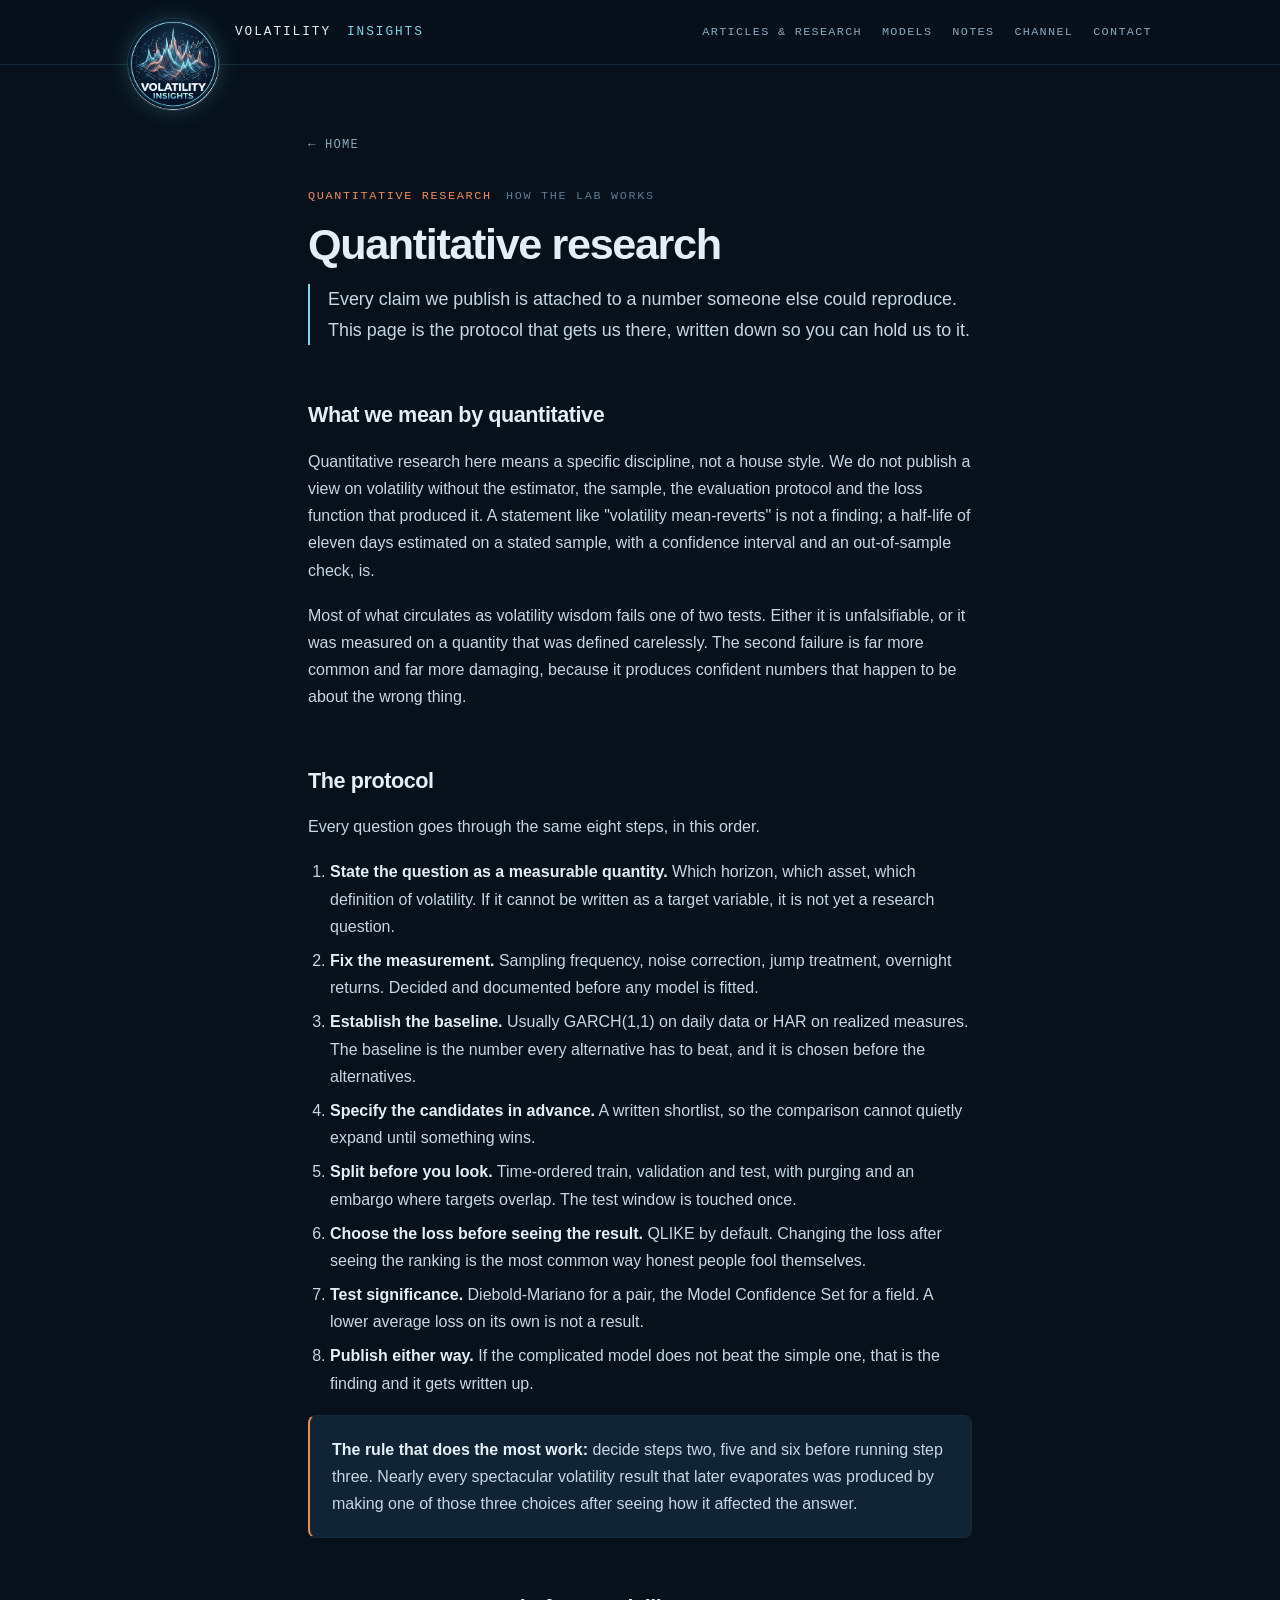
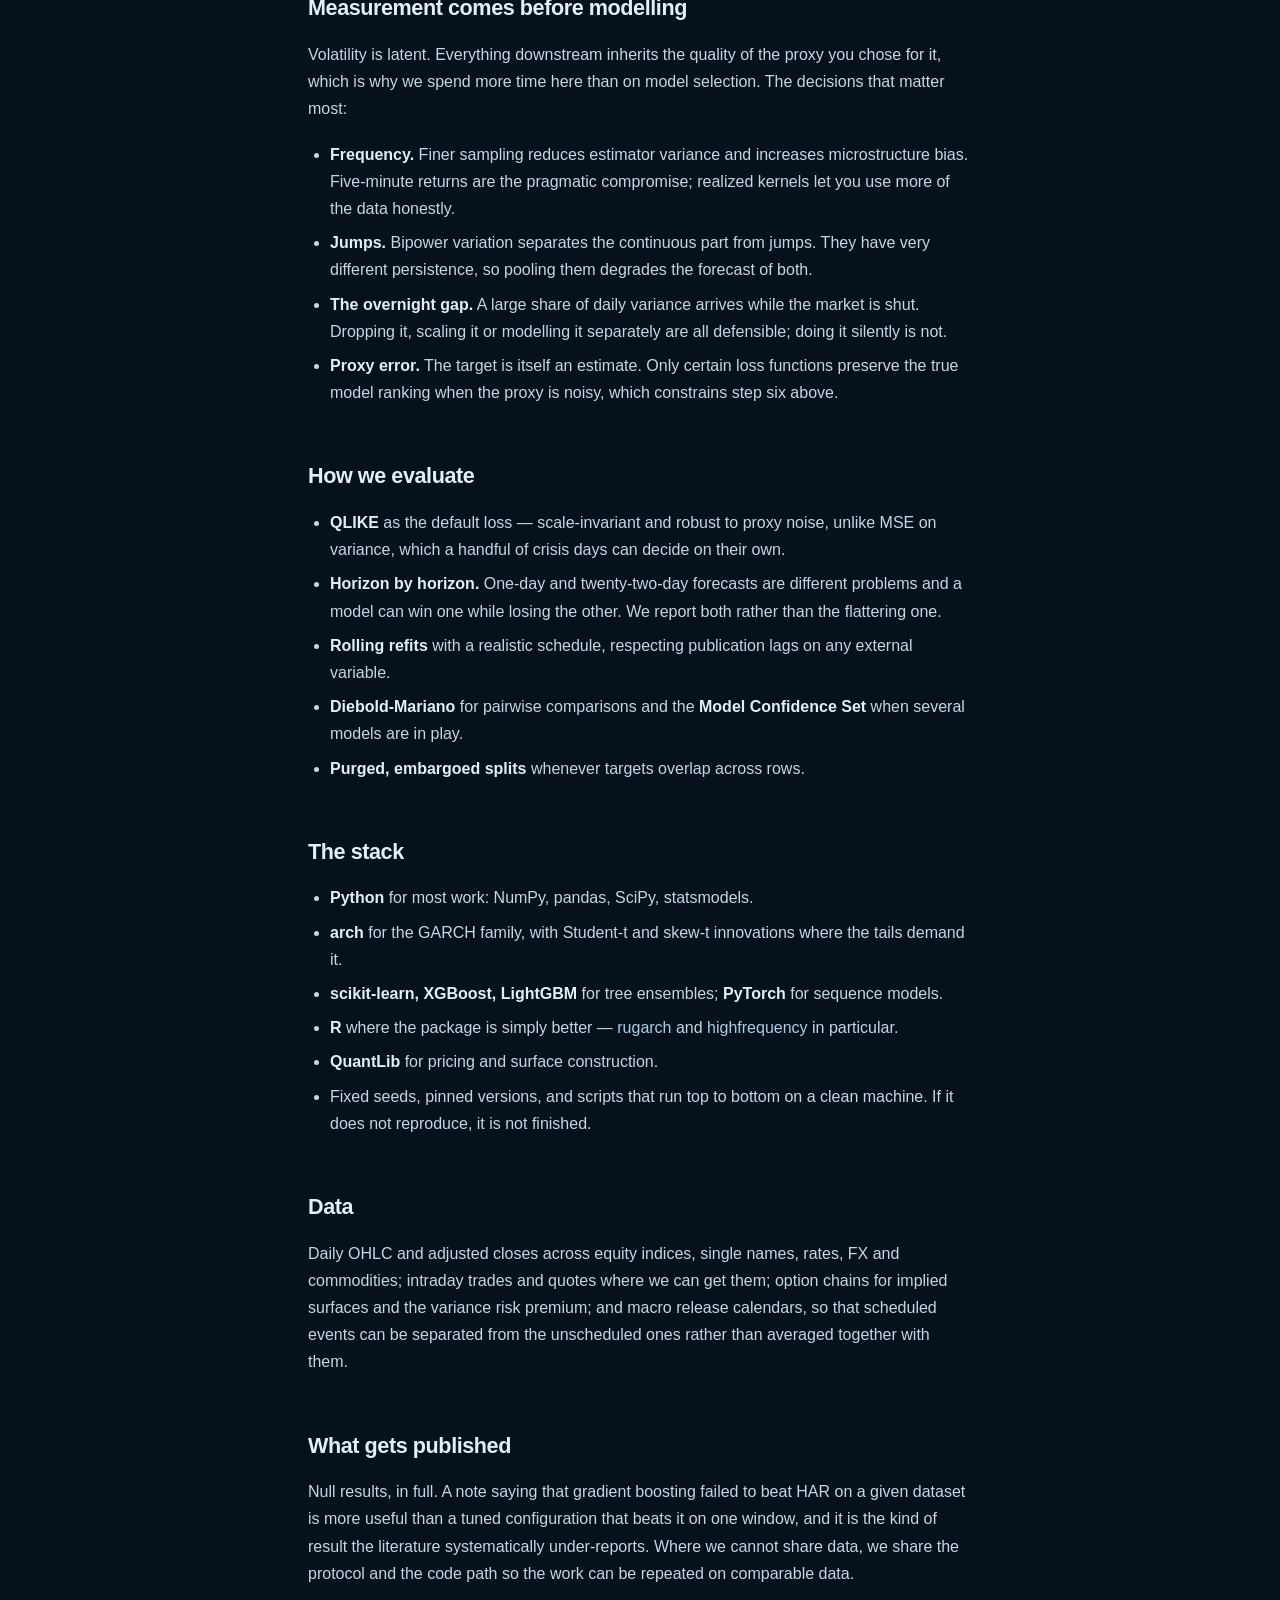
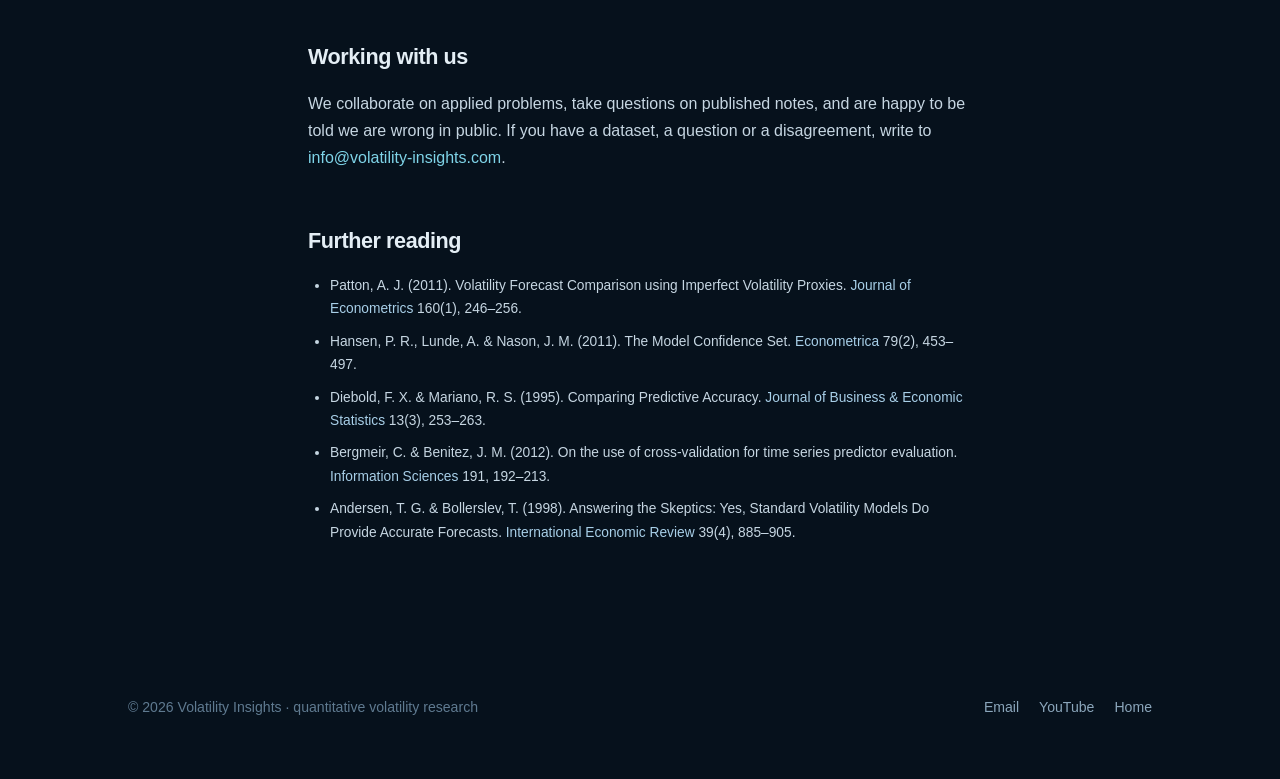
==== commit a87150db: "Add Articles and Research publication page" ====
--- a/research/index.html
+++ b/research/index.html
@@ -47,6 +47,7 @@
   <div class="wrap">
     <a class="brand" href="../"><img src="../logo.png" alt="">Volatility <span>Insights</span></a>
     <nav>
+      <a href="../articles/">Articles &amp; Research</a>
       <a href="../#models">Models</a>
       <a href="../#notes">Notes</a>
       <a href="../#channel">Channel</a>
--- a/style.css
+++ b/style.css
@@ -49,7 +49,7 @@
 }
 /* translateY is half the nav height, so the header rule bisects the badge */
 .brand img {
-  width: 76px; height: 76px; border-radius: 50%; display: block; flex: none;
+  width: 91px; height: 91px; border-radius: 50%; display: block; flex: none;
   transform: translateY(32px);
   background: var(--bg);
   box-shadow: 0 0 0 1px var(--line), 0 0 22px rgba(127,212,232,.22);
@@ -154,6 +154,13 @@
 .note-meta .tag { color: var(--accent-2); }
 .note h3 { font-size: 1.16rem; transition: color .15s; }
 .note p { margin: 0; color: var(--muted); font-size: .95rem; max-width: 70ch; }
+
+.publication-index .wrap { max-width: 860px; }
+.publication-index .publication-group { margin-top: 52px; }
+.publication-index .note h2 {
+  font-size: 1.22rem; margin: 0 0 9px; transition: color .15s;
+}
+.publication-index .note:hover h2 { color: var(--accent); }
 
 /* ---------- youtube ---------- */
 .yt-track { display: grid; gap: 14px; grid-template-columns: repeat(auto-fit, minmax(230px, 1fr)); }
@@ -222,8 +229,11 @@
 @media (max-width: 620px) {
   .hero .wrap { padding: 78px 24px 72px; }
   section { padding: 60px 0; }
-  .nav nav { gap: 14px; }
+  .nav nav {
+    gap: 14px; min-width: 0; overflow-x: auto; scrollbar-width: none;
+  }
+  .nav nav::-webkit-scrollbar { display: none; }
   .nav nav a { font-size: .68rem; }
   .brand { gap: 11px; font-size: .72rem; }
-  .brand img { width: 54px; height: 54px; }
-}
+  .brand img { width: 65px; height: 65px; }
+}
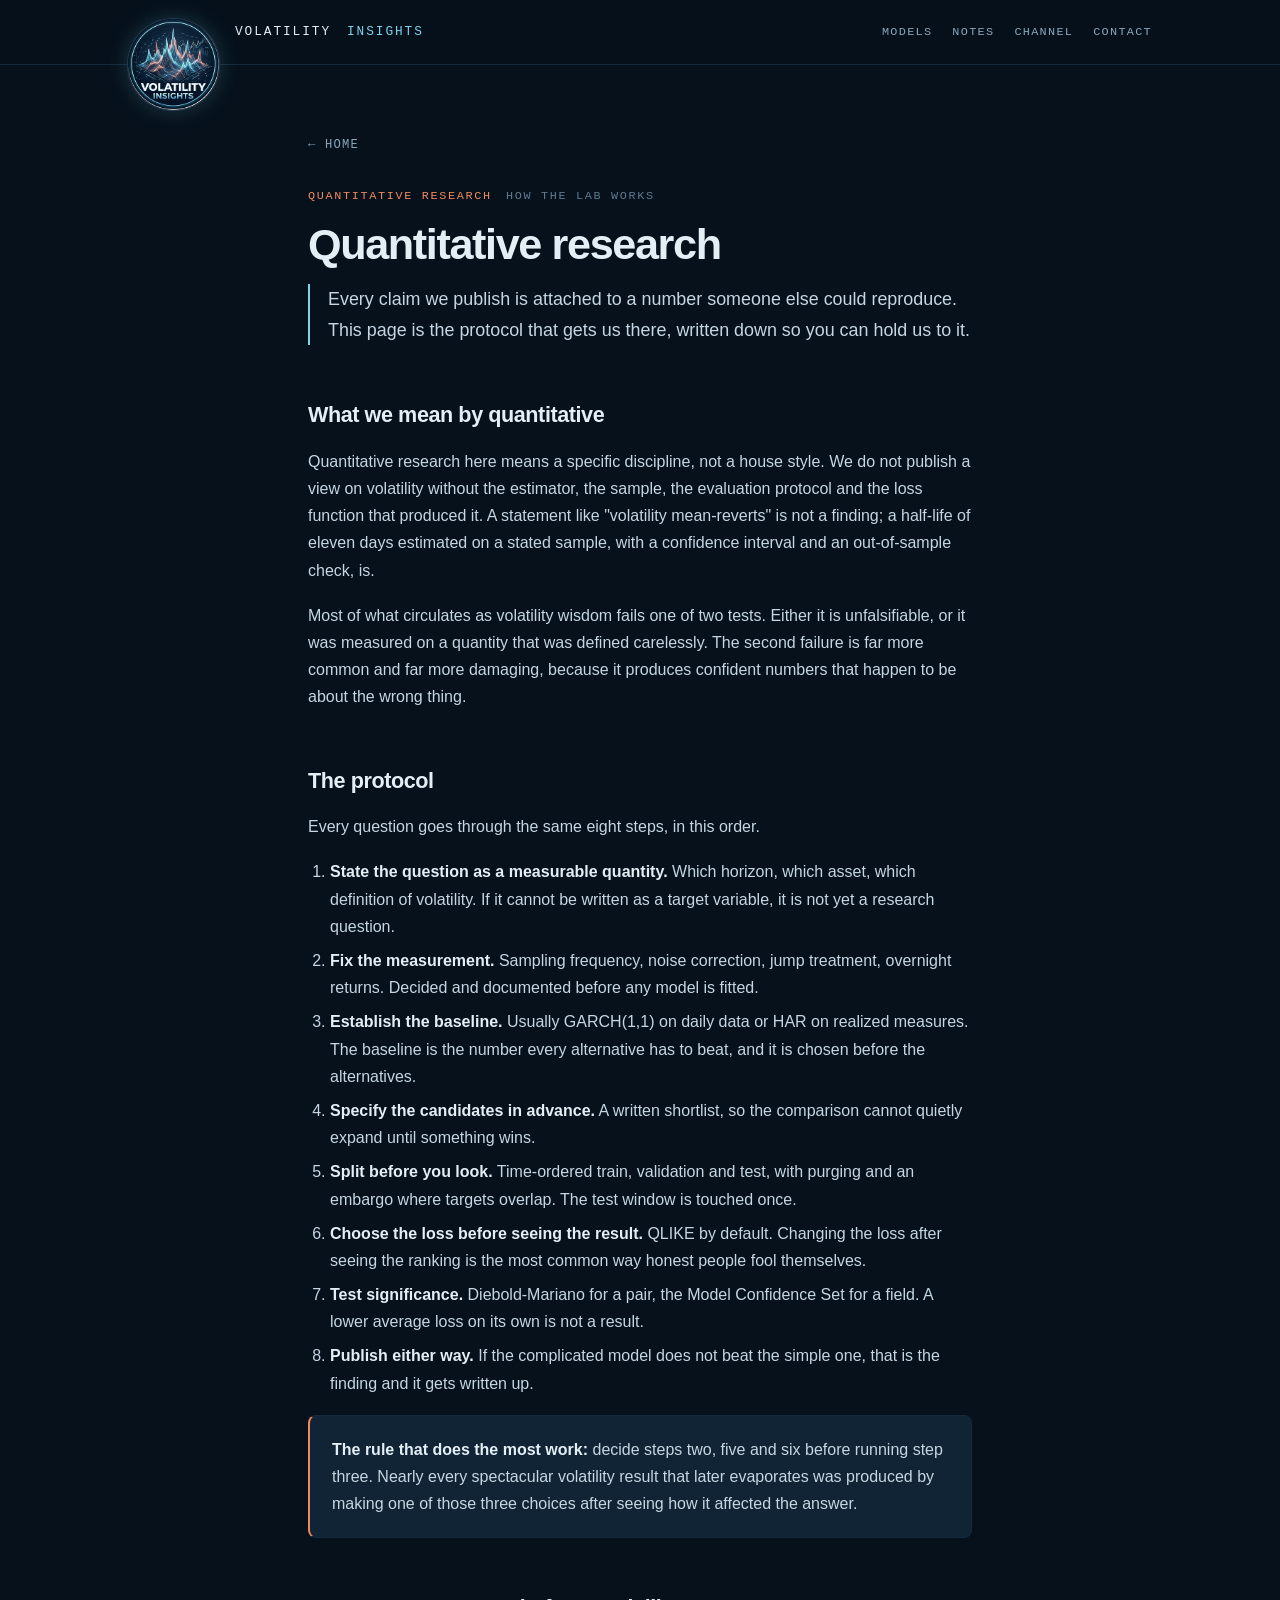
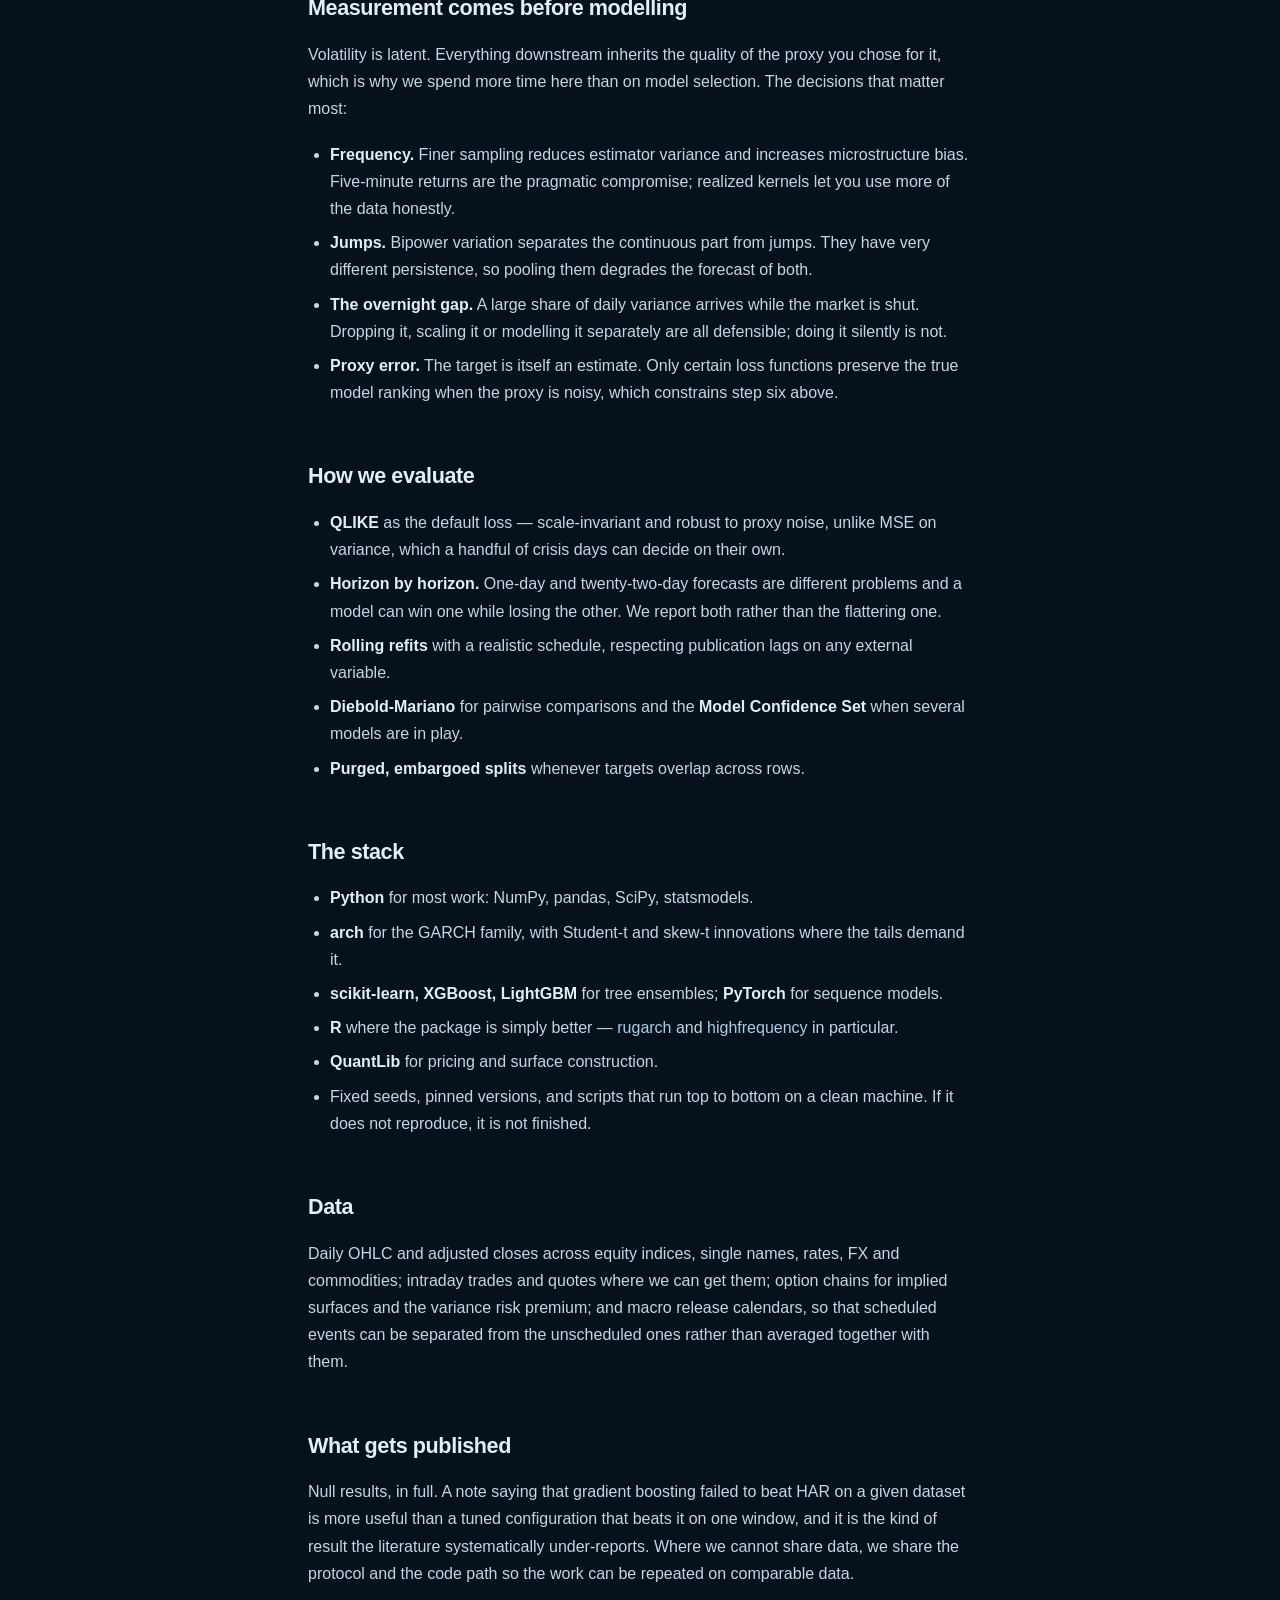
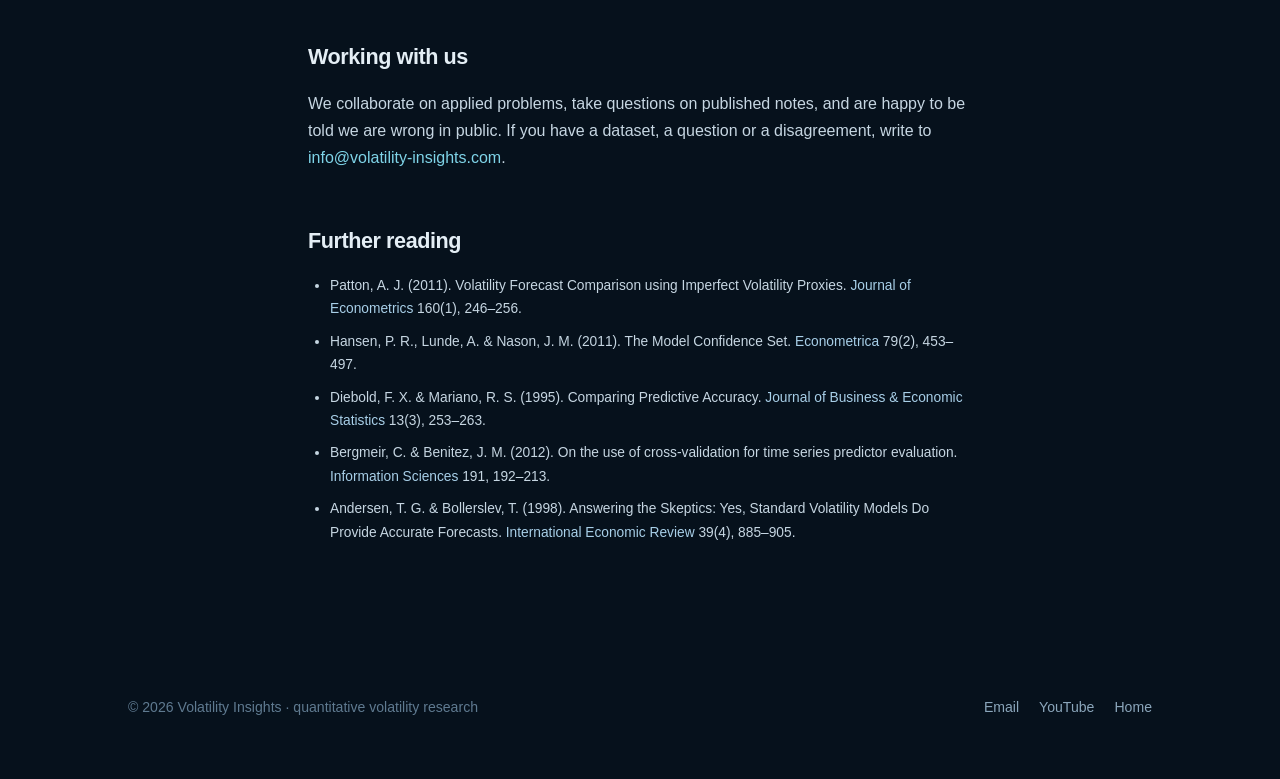
==== commit d10ae5ed: "Revert "Add Articles and Research publication page" This reverts commit a87150db4c47afb3dd71c38e2e7a" ====
--- a/research/index.html
+++ b/research/index.html
@@ -47,7 +47,6 @@
   <div class="wrap">
     <a class="brand" href="../"><img src="../logo.png" alt="">Volatility <span>Insights</span></a>
     <nav>
-      <a href="../articles/">Articles &amp; Research</a>
       <a href="../#models">Models</a>
       <a href="../#notes">Notes</a>
       <a href="../#channel">Channel</a>
--- a/style.css
+++ b/style.css
@@ -155,13 +155,6 @@
 .note h3 { font-size: 1.16rem; transition: color .15s; }
 .note p { margin: 0; color: var(--muted); font-size: .95rem; max-width: 70ch; }
 
-.publication-index .wrap { max-width: 860px; }
-.publication-index .publication-group { margin-top: 52px; }
-.publication-index .note h2 {
-  font-size: 1.22rem; margin: 0 0 9px; transition: color .15s;
-}
-.publication-index .note:hover h2 { color: var(--accent); }
-
 /* ---------- youtube ---------- */
 .yt-track { display: grid; gap: 14px; grid-template-columns: repeat(auto-fit, minmax(230px, 1fr)); }
 .rung {
@@ -229,10 +222,7 @@
 @media (max-width: 620px) {
   .hero .wrap { padding: 78px 24px 72px; }
   section { padding: 60px 0; }
-  .nav nav {
-    gap: 14px; min-width: 0; overflow-x: auto; scrollbar-width: none;
-  }
-  .nav nav::-webkit-scrollbar { display: none; }
+  .nav nav { gap: 14px; }
   .nav nav a { font-size: .68rem; }
   .brand { gap: 11px; font-size: .72rem; }
   .brand img { width: 65px; height: 65px; }
